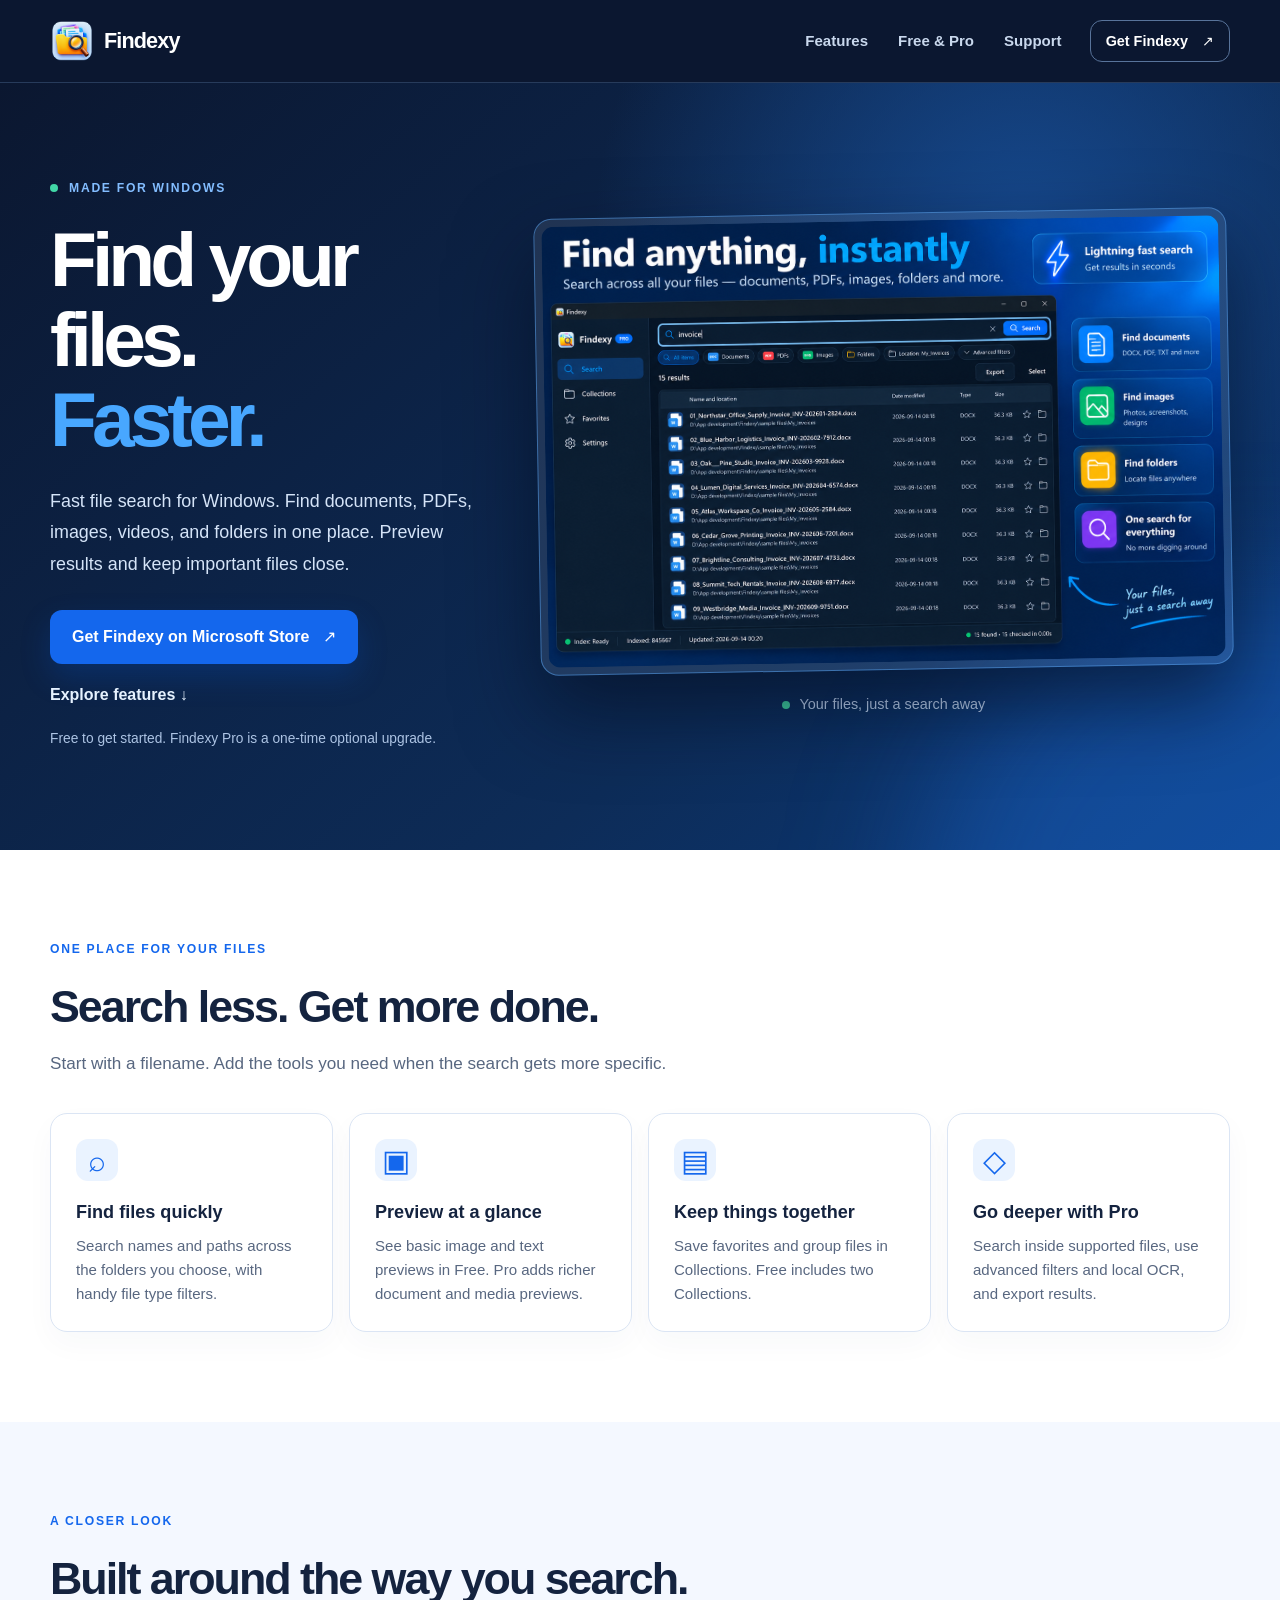
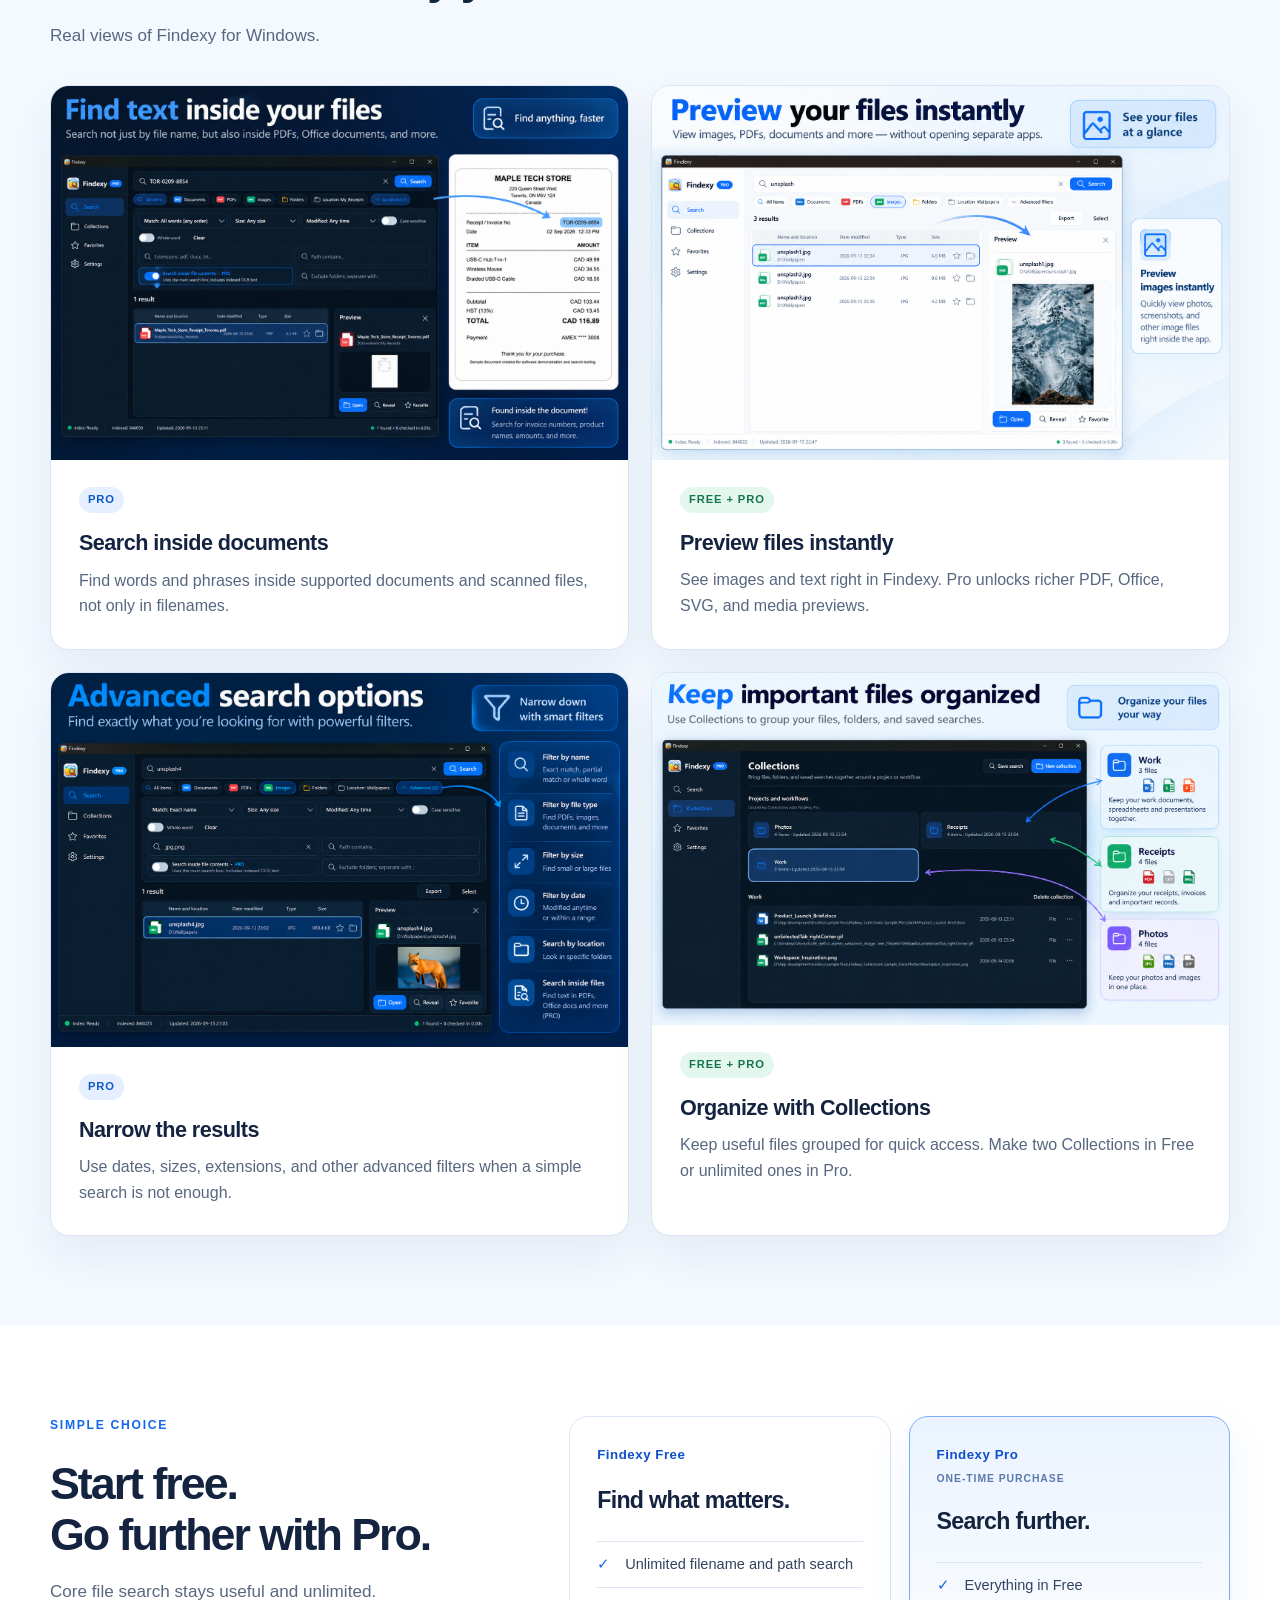
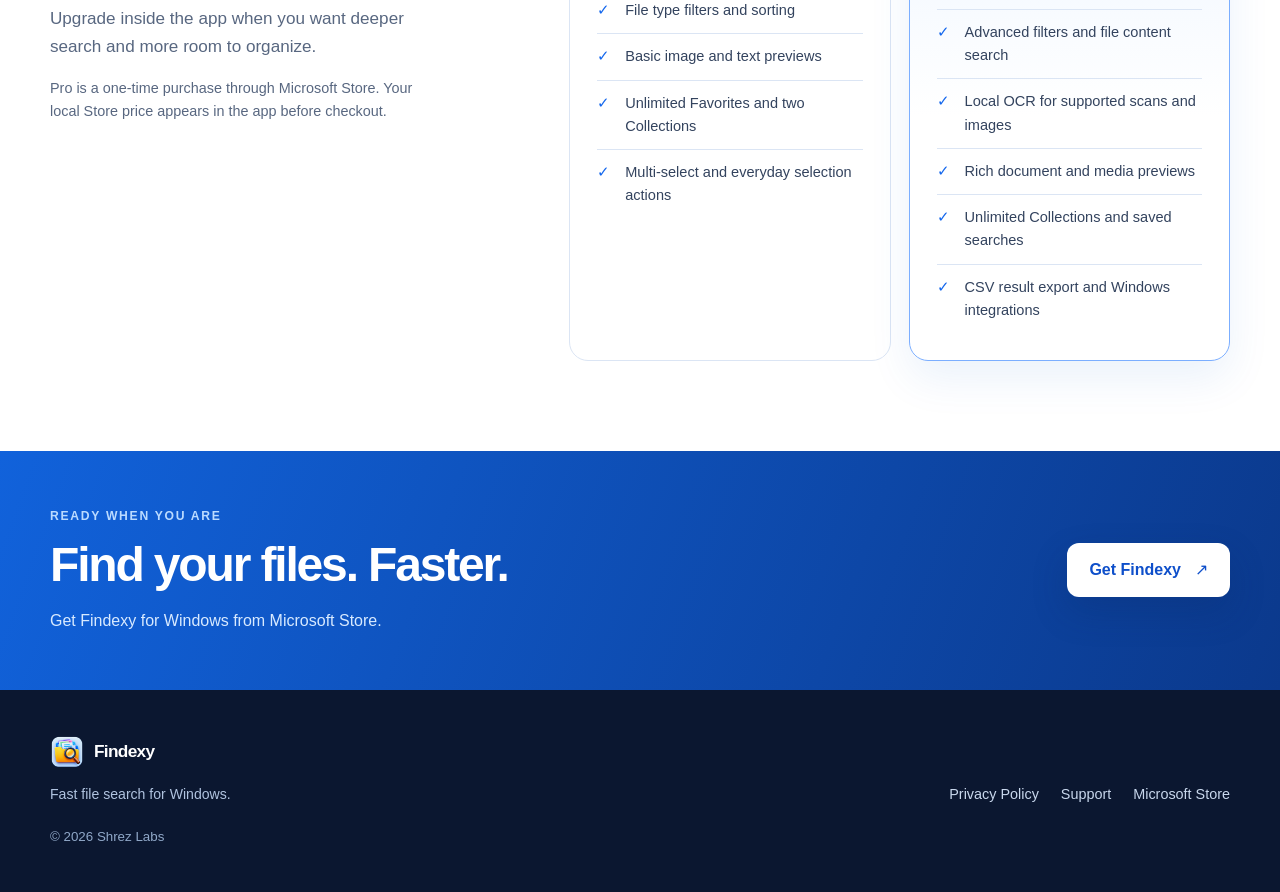
==== index.html @ 7c3f3c29 "Launch Findexy landing page" ====
<!doctype html>
<html lang="en">
<head>
  <meta charset="utf-8">
  <meta name="viewport" content="width=device-width, initial-scale=1">
  <meta name="theme-color" content="#0b1730">
  <meta name="description" content="Findexy is a fast file search app for Windows. Find files and folders, preview results, organize collections, and unlock document search with Findexy Pro.">
  <meta property="og:type" content="website">
  <meta property="og:title" content="Findexy — Fast file search for Windows">
  <meta property="og:description" content="Find your files faster with Findexy for Windows. Search, preview, and organize in one place.">
  <meta property="og:image" content="https://shreyasrage5.github.io/findexy-site/images/general.png">
  <meta property="og:url" content="https://shreyasrage5.github.io/findexy-site/">
  <link rel="canonical" href="https://shreyasrage5.github.io/findexy-site/">
  <link rel="icon" type="image/png" href="images/logo.png">
  <link rel="stylesheet" href="style.css">
  <title>Findexy — Fast File Search &amp; Document Search for Windows</title>
</head>
<body>
  <a class="skip-link" href="#main">Skip to content</a>
  <header class="site-header">
    <div class="container header-inner">
      <a class="brand" href="index.html" aria-label="Findexy home">
        <img src="images/logo.png" width="44" height="44" alt="">
        <span>Findexy</span>
      </a>
      <nav class="top-nav" aria-label="Main navigation">
        <a href="#features">Features</a>
        <a href="#plans">Free &amp; Pro</a>
        <a href="support.html">Support</a>
      </nav>
      <a class="button button-small button-outline header-cta" href="https://apps.microsoft.com/store/detail/9NST54J4R5SC" target="_blank" rel="noopener noreferrer">Get Findexy <span aria-hidden="true">↗</span></a>
    </div>
  </header>

  <main id="main">
    <section class="hero">
      <div class="hero-glow" aria-hidden="true"></div>
      <div class="container hero-content">
        <div class="hero-copy">
          <p class="eyebrow"><span class="eyebrow-dot"></span> MADE FOR WINDOWS</p>
          <h1>Find your files.<br><span>Faster.</span></h1>
          <p class="hero-lede">Fast file search for Windows. Find documents, PDFs, images, videos, and folders in one place. Preview results and keep important files close.</p>
          <div class="hero-actions">
            <a class="button button-primary" href="https://apps.microsoft.com/store/detail/9NST54J4R5SC" target="_blank" rel="noopener noreferrer">Get Findexy on Microsoft Store <span aria-hidden="true">↗</span></a>
            <a class="text-link" href="#features">Explore features <span aria-hidden="true">↓</span></a>
          </div>
          <p class="hero-note">Free to get started. Findexy Pro is a one-time optional upgrade.</p>
        </div>
        <div class="hero-visual">
          <div class="hero-image-frame">
            <img src="images/general.png" width="1555" height="1012" alt="Findexy search results showing documents, PDFs, images, folders, and a location filter" fetchpriority="high">
          </div>
          <div class="image-caption"><span class="status-dot"></span> Your files, just a search away</div>
        </div>
      </div>
    </section>

    <section class="section intro-section" id="features">
      <div class="container">
        <div class="section-heading">
          <p class="eyebrow eyebrow-blue">ONE PLACE FOR YOUR FILES</p>
          <h2>Search less. Get more done.</h2>
          <p>Start with a filename. Add the tools you need when the search gets more specific.</p>
        </div>
        <div class="feature-grid">
          <article class="feature-card">
            <div class="feature-symbol" aria-hidden="true">⌕</div>
            <h3>Find files quickly</h3>
            <p>Search names and paths across the folders you choose, with handy file type filters.</p>
          </article>
          <article class="feature-card">
            <div class="feature-symbol" aria-hidden="true">▣</div>
            <h3>Preview at a glance</h3>
            <p>See basic image and text previews in Free. Pro adds richer document and media previews.</p>
          </article>
          <article class="feature-card">
            <div class="feature-symbol" aria-hidden="true">▤</div>
            <h3>Keep things together</h3>
            <p>Save favorites and group files in Collections. Free includes two Collections.</p>
          </article>
          <article class="feature-card">
            <div class="feature-symbol" aria-hidden="true">◇</div>
            <h3>Go deeper with Pro</h3>
            <p>Search inside supported files, use advanced filters and local OCR, and export results.</p>
          </article>
        </div>
      </div>
    </section>

    <section class="section showcase-section" aria-labelledby="showcase-heading">
      <div class="container">
        <div class="section-heading">
          <p class="eyebrow eyebrow-blue">A CLOSER LOOK</p>
          <h2 id="showcase-heading">Built around the way you search.</h2>
          <p>Real views of Findexy for Windows.</p>
        </div>
        <div class="showcase-grid">
          <article class="showcase-card">
            <img src="images/ocr-search.png" width="1558" height="1010" loading="lazy" alt="Findexy Pro finds an invoice number inside a PDF document">
            <div class="showcase-copy"><span class="tier-pill">PRO</span><h3>Search inside documents</h3><p>Find words and phrases inside supported documents and scanned files, not only in filenames.</p></div>
          </article>
          <article class="showcase-card">
            <img src="images/image-preview.png" width="1559" height="1009" loading="lazy" alt="Findexy image search with a selected photo shown in the preview pane">
            <div class="showcase-copy"><span class="tier-pill tier-pill-free">FREE + PRO</span><h3>Preview files instantly</h3><p>See images and text right in Findexy. Pro unlocks richer PDF, Office, SVG, and media previews.</p></div>
          </article>
          <article class="showcase-card">
            <img src="images/advanced-search.png" width="1558" height="1009" loading="lazy" alt="Findexy Pro advanced search panel with filters for match type, size, date, extension, and location">
            <div class="showcase-copy"><span class="tier-pill">PRO</span><h3>Narrow the results</h3><p>Use dates, sizes, extensions, and other advanced filters when a simple search is not enough.</p></div>
          </article>
          <article class="showcase-card">
            <img src="images/collections.png" width="1606" height="979" loading="lazy" alt="Findexy Collections grouping files into Photos, Receipts, and Work">
            <div class="showcase-copy"><span class="tier-pill tier-pill-free">FREE + PRO</span><h3>Organize with Collections</h3><p>Keep useful files grouped for quick access. Make two Collections in Free or unlimited ones in Pro.</p></div>
          </article>
        </div>
      </div>
    </section>

    <section class="section plans-section" id="plans">
      <div class="container plans-layout">
        <div class="plans-intro">
          <p class="eyebrow eyebrow-blue">SIMPLE CHOICE</p>
          <h2>Start free.<br>Go further with Pro.</h2>
          <p>Core file search stays useful and unlimited. Upgrade inside the app when you want deeper search and more room to organize.</p>
          <p class="small-note">Pro is a one-time purchase through Microsoft Store. Your local Store price appears in the app before checkout.</p>
        </div>
        <div class="plan-cards">
          <article class="plan-card">
            <p class="plan-name">Findexy Free</p>
            <h3>Find what matters.</h3>
            <ul>
              <li>Unlimited filename and path search</li>
              <li>File type filters and sorting</li>
              <li>Basic image and text previews</li>
              <li>Unlimited Favorites and two Collections</li>
              <li>Multi-select and everyday selection actions</li>
            </ul>
          </article>
          <article class="plan-card plan-card-pro">
            <p class="plan-name">Findexy Pro <span>ONE-TIME PURCHASE</span></p>
            <h3>Search further.</h3>
            <ul>
              <li>Everything in Free</li>
              <li>Advanced filters and file content search</li>
              <li>Local OCR for supported scans and images</li>
              <li>Rich document and media previews</li>
              <li>Unlimited Collections and saved searches</li>
              <li>CSV result export and Windows integrations</li>
            </ul>
          </article>
        </div>
      </div>
    </section>

    <section class="download-section">
      <div class="container download-inner">
        <div><p class="eyebrow">READY WHEN YOU ARE</p><h2>Find your files. Faster.</h2><p>Get Findexy for Windows from Microsoft Store.</p></div>
        <a class="button button-light" href="https://apps.microsoft.com/store/detail/9NST54J4R5SC" target="_blank" rel="noopener noreferrer">Get Findexy <span aria-hidden="true">↗</span></a>
      </div>
    </section>
  </main>

  <footer class="site-footer">
    <div class="container footer-inner">
      <div><a class="brand footer-brand" href="index.html"><img src="images/logo.png" width="34" height="34" alt=""><span>Findexy</span></a><p>Fast file search for Windows.</p></div>
      <nav aria-label="Footer navigation"><a href="privacy.html">Privacy Policy</a><a href="support.html">Support</a><a href="https://apps.microsoft.com/store/detail/9NST54J4R5SC" target="_blank" rel="noopener noreferrer">Microsoft Store</a></nav>
      <small>© 2026 Shrez Labs</small>
    </div>
  </footer>
</body>
</html>
---- style.css ----
:root{color-scheme:light;--navy:#0b1730;--ink:#14233f;--muted:#586780;--blue:#1467ed;--blue-dark:#0e4fca;--pale:#f4f8ff;--line:#dbe5f4;--white:#fff;font-family:Inter,"Segoe UI",Arial,sans-serif;font-synthesis:none}
*,*::before,*::after{box-sizing:border-box}
html{scroll-behavior:smooth}
body{margin:0;color:var(--ink);background:var(--white);line-height:1.6}
a{color:inherit}
img{max-width:100%;height:auto;display:block}
.container{width:min(1180px,calc(100% - 48px));margin-inline:auto}
.skip-link{position:absolute;top:-100px;left:16px;z-index:10;background:white;color:var(--ink);padding:10px 16px;border-radius:8px}
.skip-link:focus{top:12px}
:focus-visible{outline:3px solid #69aeff;outline-offset:3px}
.site-header{background:var(--navy);color:#e9f2ff;border-bottom:1px solid #273b5b}
.header-inner{min-height:82px;display:flex;align-items:center;gap:28px}
.brand{display:inline-flex;align-items:center;gap:10px;text-decoration:none;color:white;font-size:1.35rem;font-weight:800;letter-spacing:-.04em;white-space:nowrap}
.brand img{border-radius:10px}
.top-nav{display:flex;align-items:center;gap:30px;margin-left:auto;font-size:.94rem;font-weight:600}
.top-nav a,.site-footer nav a{text-decoration:none;color:#c9d8ed}
.top-nav a:hover,.site-footer nav a:hover{color:white}
.button{display:inline-flex;align-items:center;justify-content:center;gap:14px;min-height:54px;padding:13px 22px;border-radius:12px;font-weight:750;text-decoration:none;line-height:1.25;text-align:center;transition:transform .18s,background .18s,box-shadow .18s}
.button:hover{transform:translateY(-2px)}
.button-small{min-height:42px;padding:9px 15px;font-size:.9rem}
.button-outline{border:1px solid #58739a;color:white;white-space:nowrap}
.button-outline:hover{background:#183458}
.button-primary{background:var(--blue);color:white;box-shadow:0 13px 30px #0059e138}
.button-primary:hover{background:#3281f5}
.button-light{background:white;color:var(--blue-dark);box-shadow:0 15px 35px #082a6538}
.button-light:hover{background:#eaf3ff}
.hero{position:relative;overflow:hidden;background:radial-gradient(circle at 80% 20%,#16498e 0,transparent 36%),linear-gradient(140deg,#0b1730 0%,#0d2c58 66%,#0a3b7e 100%);color:white}
.hero-glow{position:absolute;width:700px;height:700px;right:-330px;bottom:-430px;border-radius:50%;background:#2377ea52;filter:blur(65px);pointer-events:none}
.hero-content{position:relative;display:grid;grid-template-columns:.78fr 1.22fr;align-items:center;gap:44px;padding-top:96px;padding-bottom:100px}
.eyebrow{margin:0 0 22px;color:#83bdff;letter-spacing:.14em;font-size:.76rem;font-weight:800}
.eyebrow-dot,.status-dot{display:inline-block;width:8px;height:8px;margin-right:6px;border-radius:50%;background:#42d7a7}
.hero h1{margin:0;font-size:clamp(3.25rem,6vw,5.35rem);line-height:1.04;letter-spacing:-.065em}
.hero h1 span{color:#48a7ff}
.hero-lede{max-width:510px;margin:26px 0 30px;color:#d5e4f8;font-size:1.12rem;line-height:1.75}
.hero-actions{display:flex;align-items:center;flex-wrap:wrap;gap:18px}
.text-link{color:#e6f2ff;text-decoration:none;font-weight:700}
.text-link:hover{text-decoration:underline}
.hero-note{margin:20px 0 0;color:#adc4e4;font-size:.86rem}
.hero-visual{min-width:0}
.hero-image-frame{padding:7px;border-radius:18px;border:1px solid #5194dd99;background:#ffffff15;box-shadow:0 35px 80px #030b1e99;transform:rotate(-1deg)}
.hero-image-frame img{width:100%;border-radius:12px}
.image-caption{margin:24px 0 0;color:#c4daf8;text-align:center;font-size:.9rem}
.section{padding:90px 0}
.section-heading{max-width:660px;margin-bottom:36px}
.section-heading h2,.plans-intro h2,.download-section h2,.page-heading h1{margin:0;line-height:1.15;letter-spacing:-.045em}
.section-heading h2,.plans-intro h2{font-size:clamp(2rem,3.5vw,3.2rem)}
.section-heading p:last-child,.plans-intro>p:not(.eyebrow){color:var(--muted);font-size:1.07rem}
.eyebrow-blue{color:var(--blue)}
.feature-grid{display:grid;grid-template-columns:repeat(4,1fr);gap:16px}
.feature-card{padding:25px;border:1px solid var(--line);border-radius:17px;background:#fff;box-shadow:0 12px 30px #13356908}
.feature-symbol{display:grid;place-items:center;width:42px;height:42px;border-radius:12px;background:#eaf3ff;color:var(--blue);font-size:1.9rem;font-weight:500;line-height:1}
.feature-card h3{font-size:1.13rem;line-height:1.3;margin:20px 0 9px}
.feature-card p{margin:0;color:var(--muted);font-size:.94rem}
.showcase-section{background:var(--pale)}
.showcase-grid{display:grid;grid-template-columns:repeat(2,1fr);gap:22px}
.showcase-card{overflow:hidden;border:1px solid var(--line);border-radius:19px;background:white;box-shadow:0 20px 40px #1a447011}
.showcase-card>img{width:100%;background:#dce9fa}
.showcase-copy{padding:25px 28px 30px}
.tier-pill{display:inline-block;background:#e5efff;color:#0d59c8;padding:4px 9px;border-radius:999px;font-size:.7rem;font-weight:850;letter-spacing:.08em}
.tier-pill-free{background:#e4f7ee;color:#147450}
.showcase-copy h3{margin:13px 0 7px;font-size:1.35rem;letter-spacing:-.025em}
.showcase-copy p{margin:0;color:var(--muted)}
.plans-layout{display:grid;grid-template-columns:.82fr 1.18fr;gap:60px;align-items:start}
.plans-intro{position:sticky;top:35px}
.plans-intro>p{max-width:390px}
.plans-intro .small-note{font-size:.9rem!important}
.plan-cards{display:grid;grid-template-columns:repeat(2,1fr);gap:18px}
.plan-card{border:1px solid var(--line);border-radius:19px;padding:27px;background:white}
.plan-card-pro{border-color:#7baeff;background:linear-gradient(180deg,#eaf3ff,#fff 55%);box-shadow:0 18px 44px #0e62d315}
.plan-name{margin:0 0 16px;color:var(--blue-dark);font-size:.83rem;font-weight:850;letter-spacing:.04em}
.plan-name span{display:block;margin-top:5px;color:#5c79ab;font-size:.65rem;letter-spacing:.09em}
.plan-card h3{margin:0 0 22px;font-size:1.45rem;letter-spacing:-.03em}
.plan-card ul{list-style:none;margin:0;padding:0}
.plan-card li{position:relative;padding:11px 0 11px 28px;border-top:1px solid var(--line);color:#33435e;font-size:.91rem}
.plan-card li::before{content:"✓";position:absolute;left:0;color:var(--blue);font-weight:850}
.download-section{padding:56px 0;background:linear-gradient(110deg,#1162db,#0b398c);color:white}
.download-inner{display:flex;align-items:center;justify-content:space-between;gap:25px}
.download-section .eyebrow{color:#bbdbff;margin-bottom:10px}
.download-section h2{font-size:clamp(2rem,4vw,3rem)}
.download-section p:last-child{margin-bottom:0;color:#d8eaff}
.site-footer{background:var(--navy);color:#b0c3df;padding:45px 0}
.footer-inner{display:grid;grid-template-columns:1fr auto;gap:20px;align-items:end}
.footer-inner>div>p{margin:7px 0 0;font-size:.88rem}
.footer-brand{font-size:1.08rem}
.site-footer nav{display:flex;gap:22px;flex-wrap:wrap;font-size:.9rem}
.footer-inner small{grid-column:1/-1;color:#90a8c8}
.subpage{min-height:calc(100vh - 260px);background:linear-gradient(#f1f7ff 0,#fff 280px);padding:70px 0 95px}
.page-container{width:min(820px,calc(100% - 48px));margin-inline:auto}
.page-heading{margin-bottom:35px}
.page-heading h1{font-size:clamp(2.4rem,5vw,3.6rem)}
.page-heading p:last-child{max-width:670px;color:var(--muted);font-size:1.08rem}
.article-card{background:white;border:1px solid var(--line);border-radius:20px;padding:clamp(24px,4vw,48px);box-shadow:0 18px 45px #1746760c}
.article-card h2{font-size:1.25rem;margin:32px 0 8px;line-height:1.3}
.article-card h2:first-child{margin-top:0}
.article-card p,.article-card li{color:#485a73}
.article-card ul{padding-left:22px}
.article-card a{color:var(--blue-dark);text-underline-offset:3px}
.info-box{background:#eff6ff;border-left:4px solid var(--blue);padding:16px 20px;border-radius:0 10px 10px 0;margin:25px 0}
.info-box p{margin:0}
.support-topics{display:grid;grid-template-columns:repeat(2,1fr);gap:15px;margin-top:25px}
.support-topic{border:1px solid var(--line);border-radius:12px;padding:16px}
.support-topic h3{margin:0 0 6px;font-size:1rem}
.support-topic p{margin:0;font-size:.92rem}
@media(max-width:1000px){.hero-content{grid-template-columns:1fr;gap:42px;padding-top:70px}.hero-copy{max-width:720px}.feature-grid{grid-template-columns:repeat(2,1fr)}.plans-layout{grid-template-columns:1fr;gap:30px}.plans-intro{position:static}.plans-intro>p{max-width:720px}}
@media(max-width:680px){.container,.page-container{width:min(100% - 32px,1180px)}.header-inner{min-height:70px;gap:14px}.brand{font-size:1.12rem}.brand img{width:36px;height:36px}.top-nav{gap:13px;margin-left:auto;font-size:.8rem}.top-nav a[href="#plans"],.header-cta{display:none}.hero-content{padding-top:58px;padding-bottom:70px}.hero h1{font-size:3.35rem}.hero-lede{font-size:1rem}.hero-actions{align-items:flex-start;flex-direction:column}.hero-image-frame{transform:none}.section{padding:64px 0}.feature-grid,.showcase-grid,.plan-cards,.support-topics{grid-template-columns:1fr}.feature-card{padding:20px}.showcase-copy{padding:21px}.download-inner{align-items:flex-start;flex-direction:column}.footer-inner{grid-template-columns:1fr}.footer-inner small{grid-column:1}.site-footer nav{gap:14px}.subpage{padding:55px 0 70px}}
@media(prefers-reduced-motion:reduce){html{scroll-behavior:auto}.button{transition:none}.button:hover{transform:none}}
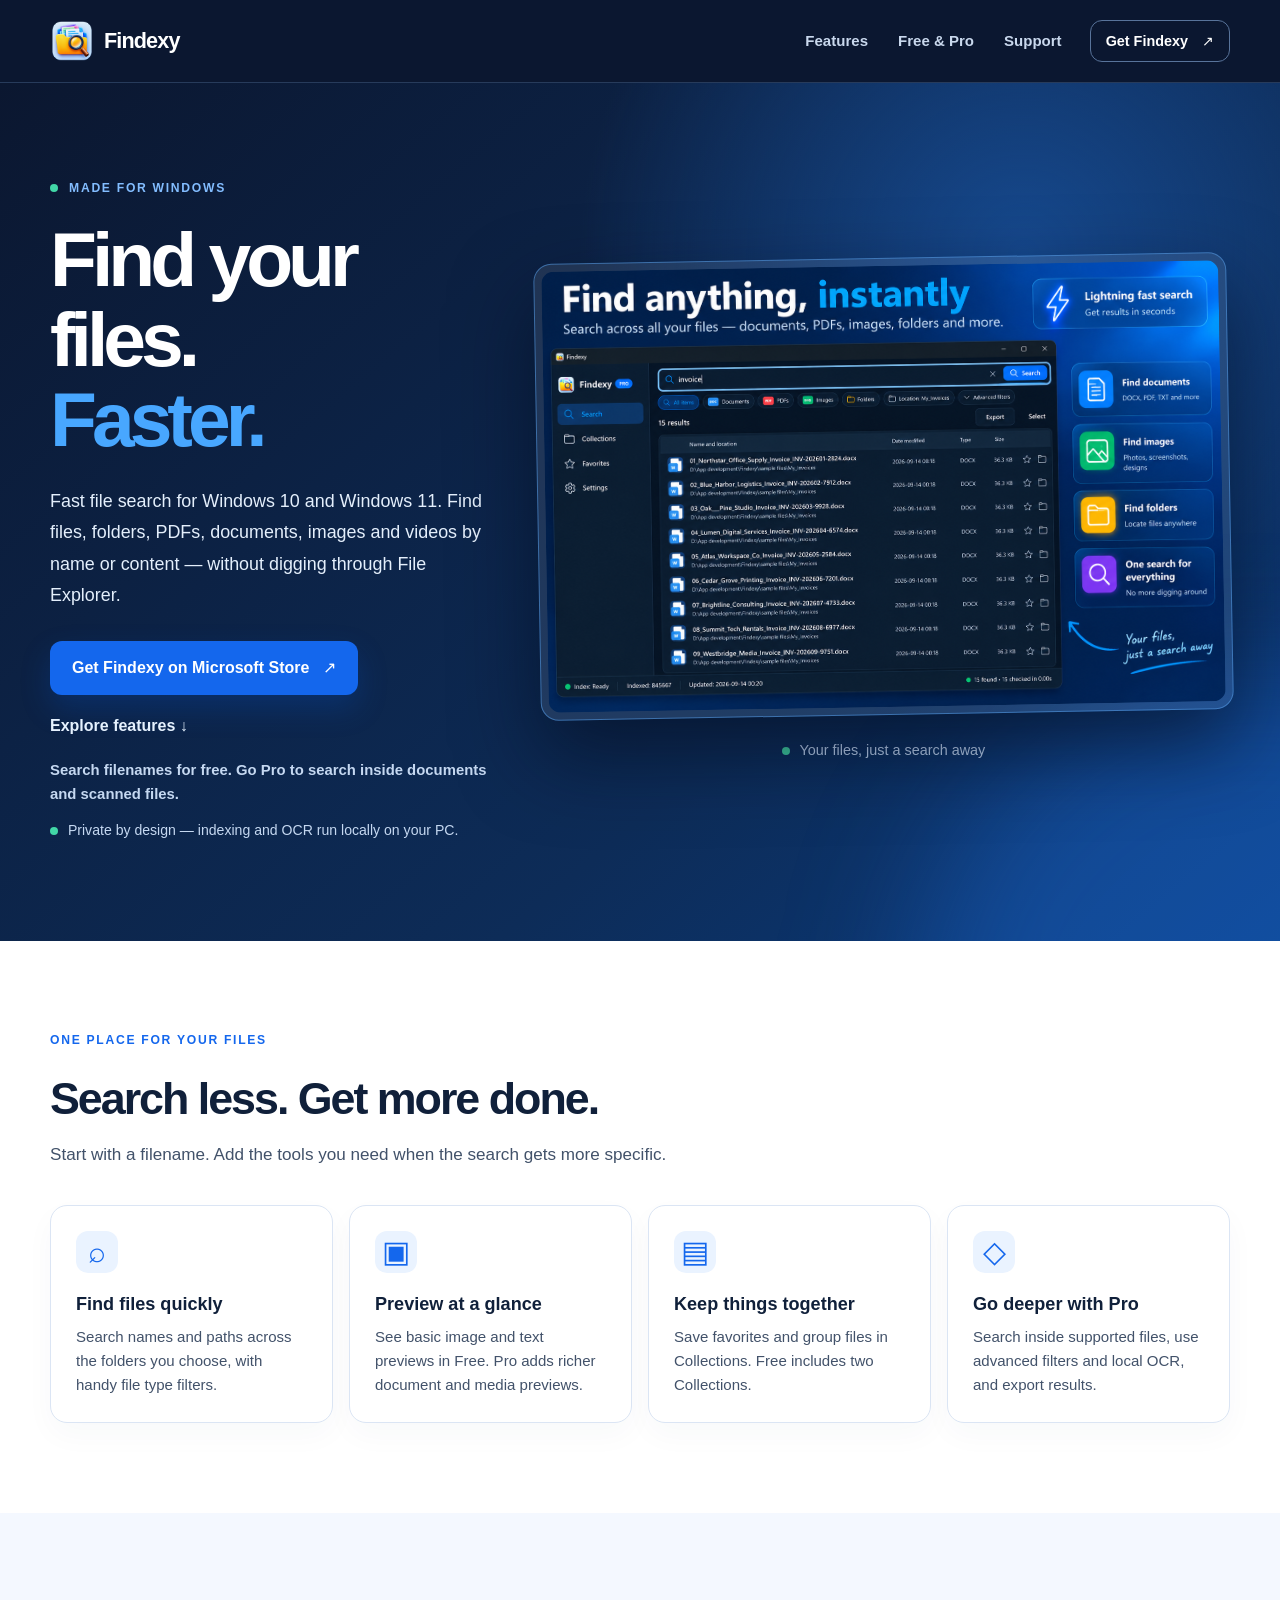
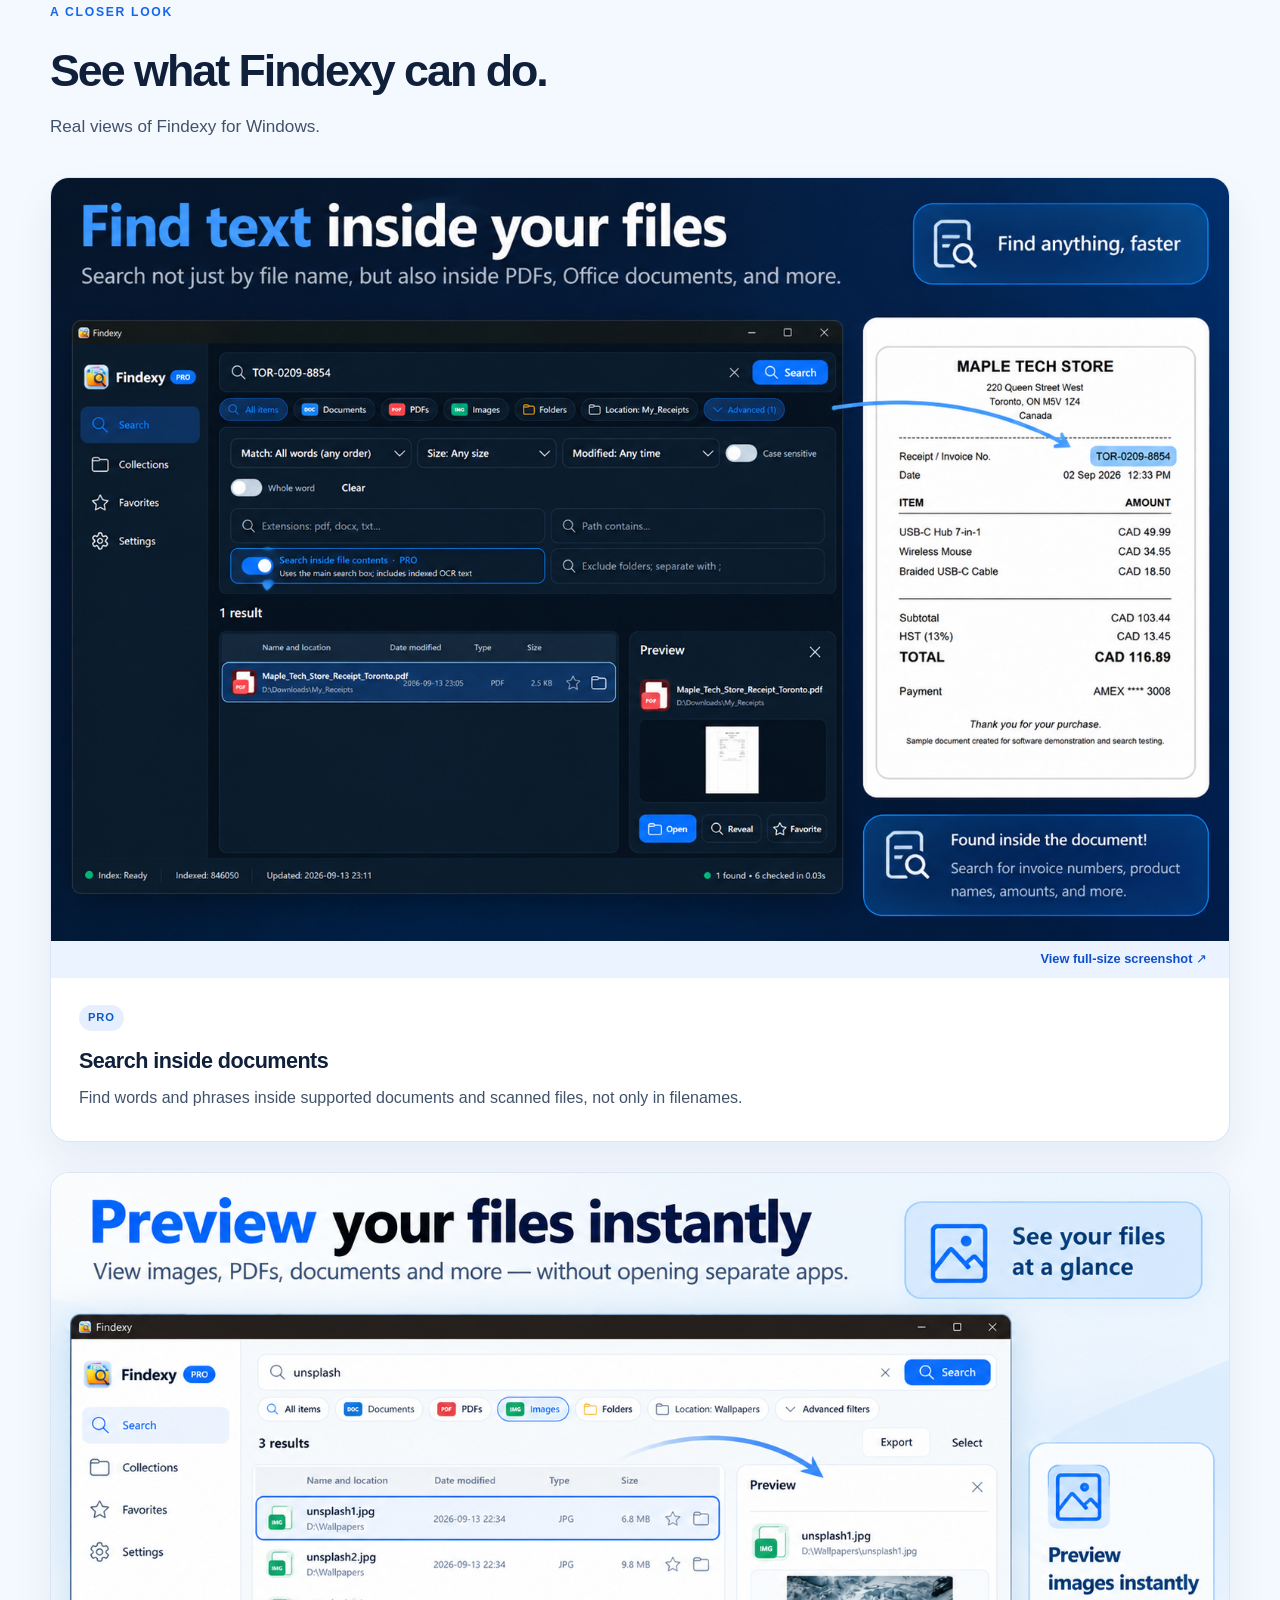
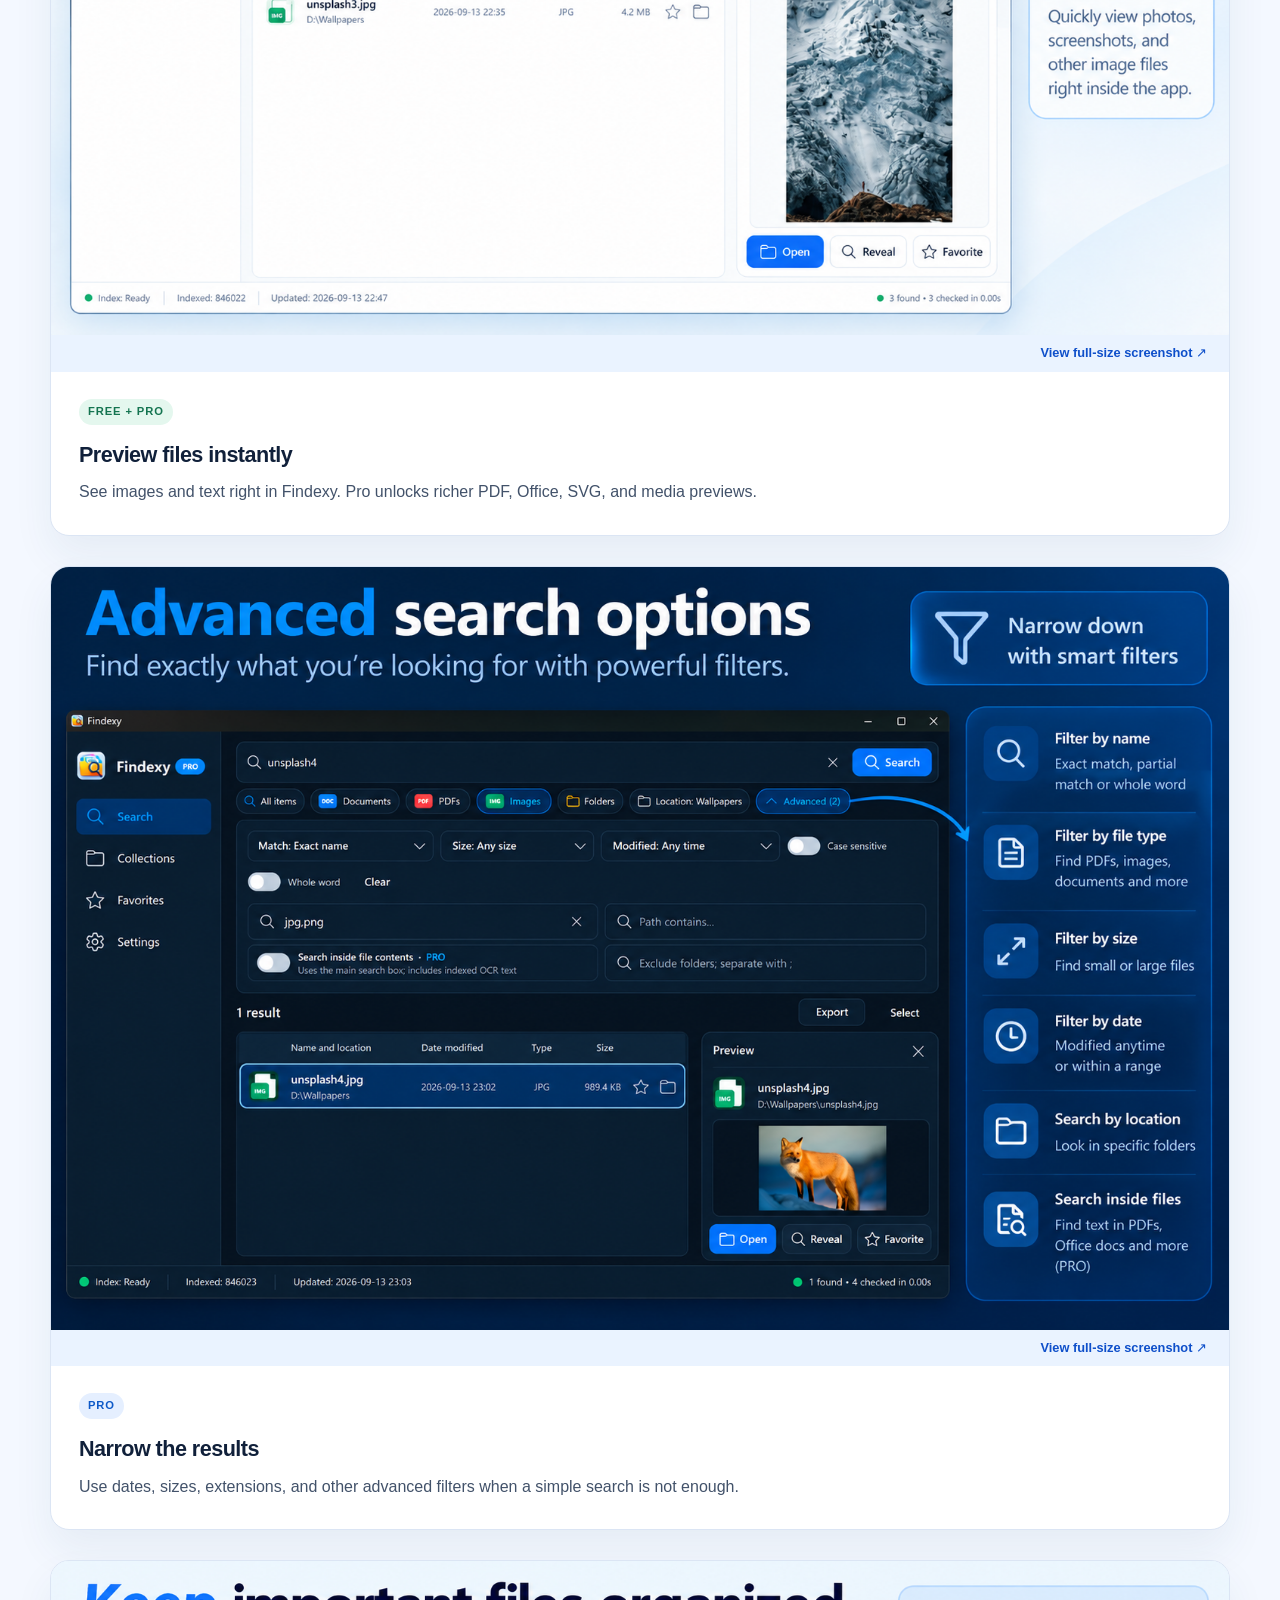
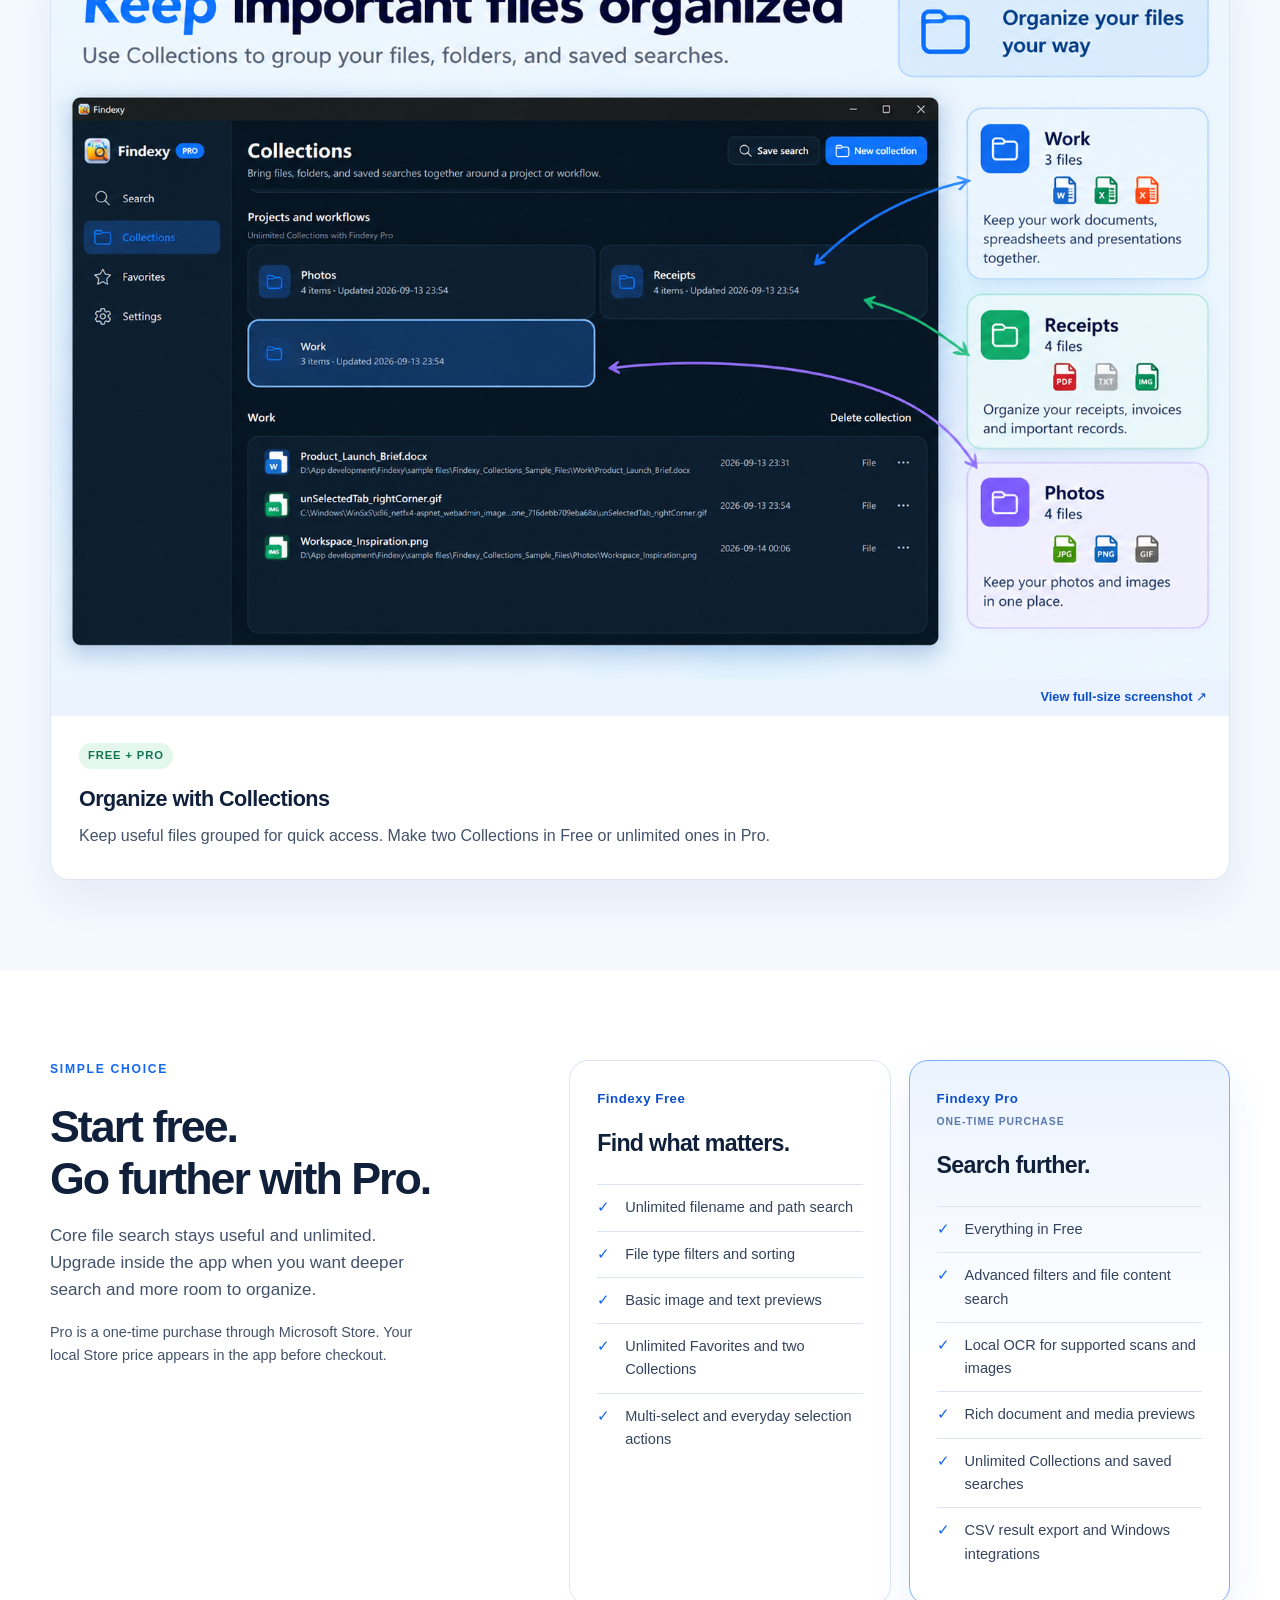
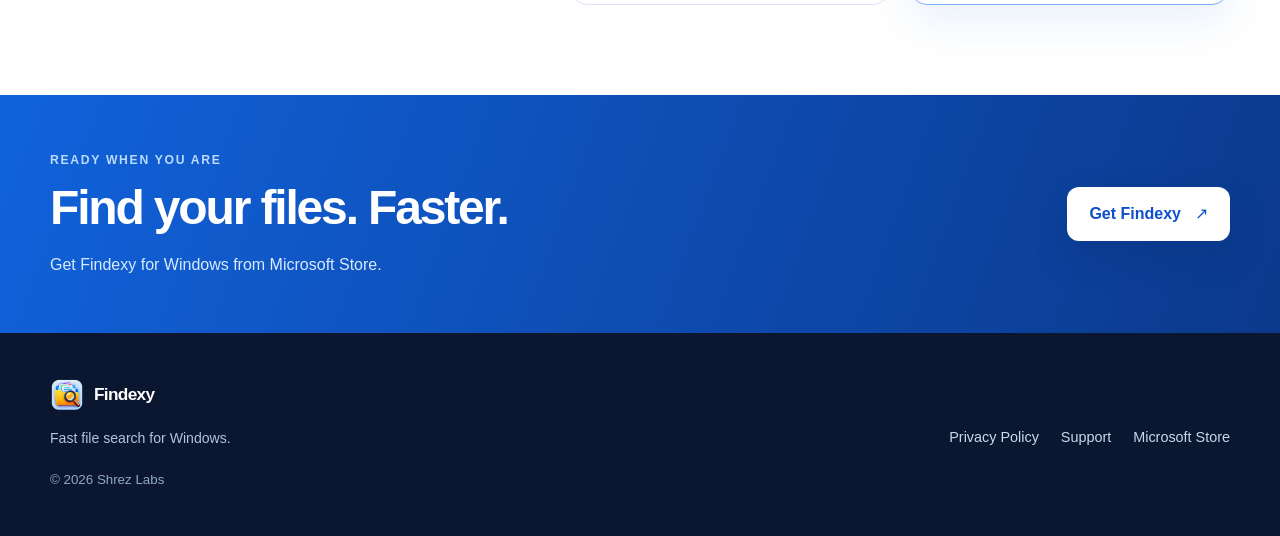
==== commit a9131c4f: "Improve Findexy landing page and search discovery" ====
--- a/index.html
+++ b/index.html
@@ -39,12 +39,13 @@
         <div class="hero-copy">
           <p class="eyebrow"><span class="eyebrow-dot"></span> MADE FOR WINDOWS</p>
           <h1>Find your files.<br><span>Faster.</span></h1>
-          <p class="hero-lede">Fast file search for Windows. Find documents, PDFs, images, videos, and folders in one place. Preview results and keep important files close.</p>
+          <p class="hero-lede">Fast file search for Windows 10 and Windows 11. Find files, folders, PDFs, documents, images and videos by name or content — without digging through File Explorer.</p>
           <div class="hero-actions">
             <a class="button button-primary" href="https://apps.microsoft.com/store/detail/9NST54J4R5SC" target="_blank" rel="noopener noreferrer">Get Findexy on Microsoft Store <span aria-hidden="true">↗</span></a>
             <a class="text-link" href="#features">Explore features <span aria-hidden="true">↓</span></a>
           </div>
-          <p class="hero-note">Free to get started. Findexy Pro is a one-time optional upgrade.</p>
+          <p class="hero-note">Search filenames for free. Go Pro to search inside documents and scanned files.</p>
+          <p class="hero-trust"><span class="status-dot" aria-hidden="true"></span> Private by design — indexing and OCR run locally on your PC.</p>
         </div>
         <div class="hero-visual">
           <div class="hero-image-frame">
@@ -91,24 +92,24 @@
       <div class="container">
         <div class="section-heading">
           <p class="eyebrow eyebrow-blue">A CLOSER LOOK</p>
-          <h2 id="showcase-heading">Built around the way you search.</h2>
+          <h2 id="showcase-heading">See what Findexy can do.</h2>
           <p>Real views of Findexy for Windows.</p>
         </div>
         <div class="showcase-grid">
           <article class="showcase-card">
-            <img src="images/ocr-search.png" width="1558" height="1010" loading="lazy" alt="Findexy Pro finds an invoice number inside a PDF document">
+            <a class="screenshot-link" href="images/ocr-search.png" target="_blank" rel="noopener noreferrer" aria-label="View full-size document search screenshot"><img src="images/ocr-search.png" width="1558" height="1010" loading="lazy" alt="Findexy Pro finds an invoice number inside a PDF document"><span>View full-size screenshot ↗</span></a>
             <div class="showcase-copy"><span class="tier-pill">PRO</span><h3>Search inside documents</h3><p>Find words and phrases inside supported documents and scanned files, not only in filenames.</p></div>
           </article>
           <article class="showcase-card">
-            <img src="images/image-preview.png" width="1559" height="1009" loading="lazy" alt="Findexy image search with a selected photo shown in the preview pane">
+            <a class="screenshot-link" href="images/image-preview.png" target="_blank" rel="noopener noreferrer" aria-label="View full-size image preview screenshot"><img src="images/image-preview.png" width="1559" height="1009" loading="lazy" alt="Findexy image search with a selected photo shown in the preview pane"><span>View full-size screenshot ↗</span></a>
             <div class="showcase-copy"><span class="tier-pill tier-pill-free">FREE + PRO</span><h3>Preview files instantly</h3><p>See images and text right in Findexy. Pro unlocks richer PDF, Office, SVG, and media previews.</p></div>
           </article>
           <article class="showcase-card">
-            <img src="images/advanced-search.png" width="1558" height="1009" loading="lazy" alt="Findexy Pro advanced search panel with filters for match type, size, date, extension, and location">
+            <a class="screenshot-link" href="images/advanced-search.png" target="_blank" rel="noopener noreferrer" aria-label="View full-size advanced search screenshot"><img src="images/advanced-search.png" width="1558" height="1009" loading="lazy" alt="Findexy Pro advanced search panel with filters for match type, size, date, extension, and location"><span>View full-size screenshot ↗</span></a>
             <div class="showcase-copy"><span class="tier-pill">PRO</span><h3>Narrow the results</h3><p>Use dates, sizes, extensions, and other advanced filters when a simple search is not enough.</p></div>
           </article>
           <article class="showcase-card">
-            <img src="images/collections.png" width="1606" height="979" loading="lazy" alt="Findexy Collections grouping files into Photos, Receipts, and Work">
+            <a class="screenshot-link" href="images/collections.png" target="_blank" rel="noopener noreferrer" aria-label="View full-size Collections screenshot"><img src="images/collections.png" width="1606" height="979" loading="lazy" alt="Findexy Collections grouping files into Photos, Receipts, and Work"><span>View full-size screenshot ↗</span></a>
             <div class="showcase-copy"><span class="tier-pill tier-pill-free">FREE + PRO</span><h3>Organize with Collections</h3><p>Keep useful files grouped for quick access. Make two Collections in Free or unlimited ones in Pro.</p></div>
           </article>
         </div>
--- a/style.css
+++ b/style.css
@@ -1,7 +1,7 @@
-:root{color-scheme:light;--navy:#0b1730;--ink:#14233f;--muted:#586780;--blue:#1467ed;--blue-dark:#0e4fca;--pale:#f4f8ff;--line:#dbe5f4;--white:#fff;font-family:Inter,"Segoe UI",Arial,sans-serif;font-synthesis:none}
+:root{color-scheme:light;--navy:#0b1730;--ink:#10203a;--muted:#42526a;--blue:#1467ed;--blue-dark:#0e4fca;--pale:#f4f8ff;--line:#dbe5f4;--white:#fff;font-family:"Segoe UI Variable","Segoe UI",Arial,sans-serif;font-synthesis:none}
 *,*::before,*::after{box-sizing:border-box}
 html{scroll-behavior:smooth}
-body{margin:0;color:var(--ink);background:var(--white);line-height:1.6}
+body{margin:0;color:var(--ink);background:var(--white);line-height:1.6;font-weight:400}
 a{color:inherit}
 img{max-width:100%;height:auto;display:block}
 .container{width:min(1180px,calc(100% - 48px));margin-inline:auto}
@@ -31,11 +31,12 @@
 .eyebrow-dot,.status-dot{display:inline-block;width:8px;height:8px;margin-right:6px;border-radius:50%;background:#42d7a7}
 .hero h1{margin:0;font-size:clamp(3.25rem,6vw,5.35rem);line-height:1.04;letter-spacing:-.065em}
 .hero h1 span{color:#48a7ff}
-.hero-lede{max-width:510px;margin:26px 0 30px;color:#d5e4f8;font-size:1.12rem;line-height:1.75}
+.hero-lede{max-width:510px;margin:26px 0 30px;color:#e4effc;font-size:1.12rem;line-height:1.75}
 .hero-actions{display:flex;align-items:center;flex-wrap:wrap;gap:18px}
 .text-link{color:#e6f2ff;text-decoration:none;font-weight:700}
 .text-link:hover{text-decoration:underline}
-.hero-note{margin:20px 0 0;color:#adc4e4;font-size:.86rem}
+.hero-note{margin:20px 0 0;color:#c5d8f1;font-size:.93rem;font-weight:600}
+.hero-trust{margin:12px 0 0;color:#c5d8f1;font-size:.88rem}
 .hero-visual{min-width:0}
 .hero-image-frame{padding:7px;border-radius:18px;border:1px solid #5194dd99;background:#ffffff15;box-shadow:0 35px 80px #030b1e99;transform:rotate(-1deg)}
 .hero-image-frame img{width:100%;border-radius:12px}
@@ -50,16 +51,19 @@
 .feature-card{padding:25px;border:1px solid var(--line);border-radius:17px;background:#fff;box-shadow:0 12px 30px #13356908}
 .feature-symbol{display:grid;place-items:center;width:42px;height:42px;border-radius:12px;background:#eaf3ff;color:var(--blue);font-size:1.9rem;font-weight:500;line-height:1}
 .feature-card h3{font-size:1.13rem;line-height:1.3;margin:20px 0 9px}
-.feature-card p{margin:0;color:var(--muted);font-size:.94rem}
+.feature-card p{margin:0;color:var(--muted);font-size:.94rem;font-weight:450}
 .showcase-section{background:var(--pale)}
-.showcase-grid{display:grid;grid-template-columns:repeat(2,1fr);gap:22px}
+.showcase-grid{display:grid;grid-template-columns:1fr;gap:30px}
 .showcase-card{overflow:hidden;border:1px solid var(--line);border-radius:19px;background:white;box-shadow:0 20px 40px #1a447011}
-.showcase-card>img{width:100%;background:#dce9fa}
+.screenshot-link{display:block;color:var(--blue-dark);text-decoration:none;background:#eaf3ff}
+.screenshot-link img{width:100%;background:#dce9fa}
+.screenshot-link span{display:block;padding:8px 22px;text-align:right;font-size:.8rem;font-weight:700}
+.screenshot-link:hover span{text-decoration:underline}
 .showcase-copy{padding:25px 28px 30px}
 .tier-pill{display:inline-block;background:#e5efff;color:#0d59c8;padding:4px 9px;border-radius:999px;font-size:.7rem;font-weight:850;letter-spacing:.08em}
 .tier-pill-free{background:#e4f7ee;color:#147450}
 .showcase-copy h3{margin:13px 0 7px;font-size:1.35rem;letter-spacing:-.025em}
-.showcase-copy p{margin:0;color:var(--muted)}
+.showcase-copy p{margin:0;color:var(--muted);font-weight:450}
 .plans-layout{display:grid;grid-template-columns:.82fr 1.18fr;gap:60px;align-items:start}
 .plans-intro{position:sticky;top:35px}
 .plans-intro>p{max-width:390px}
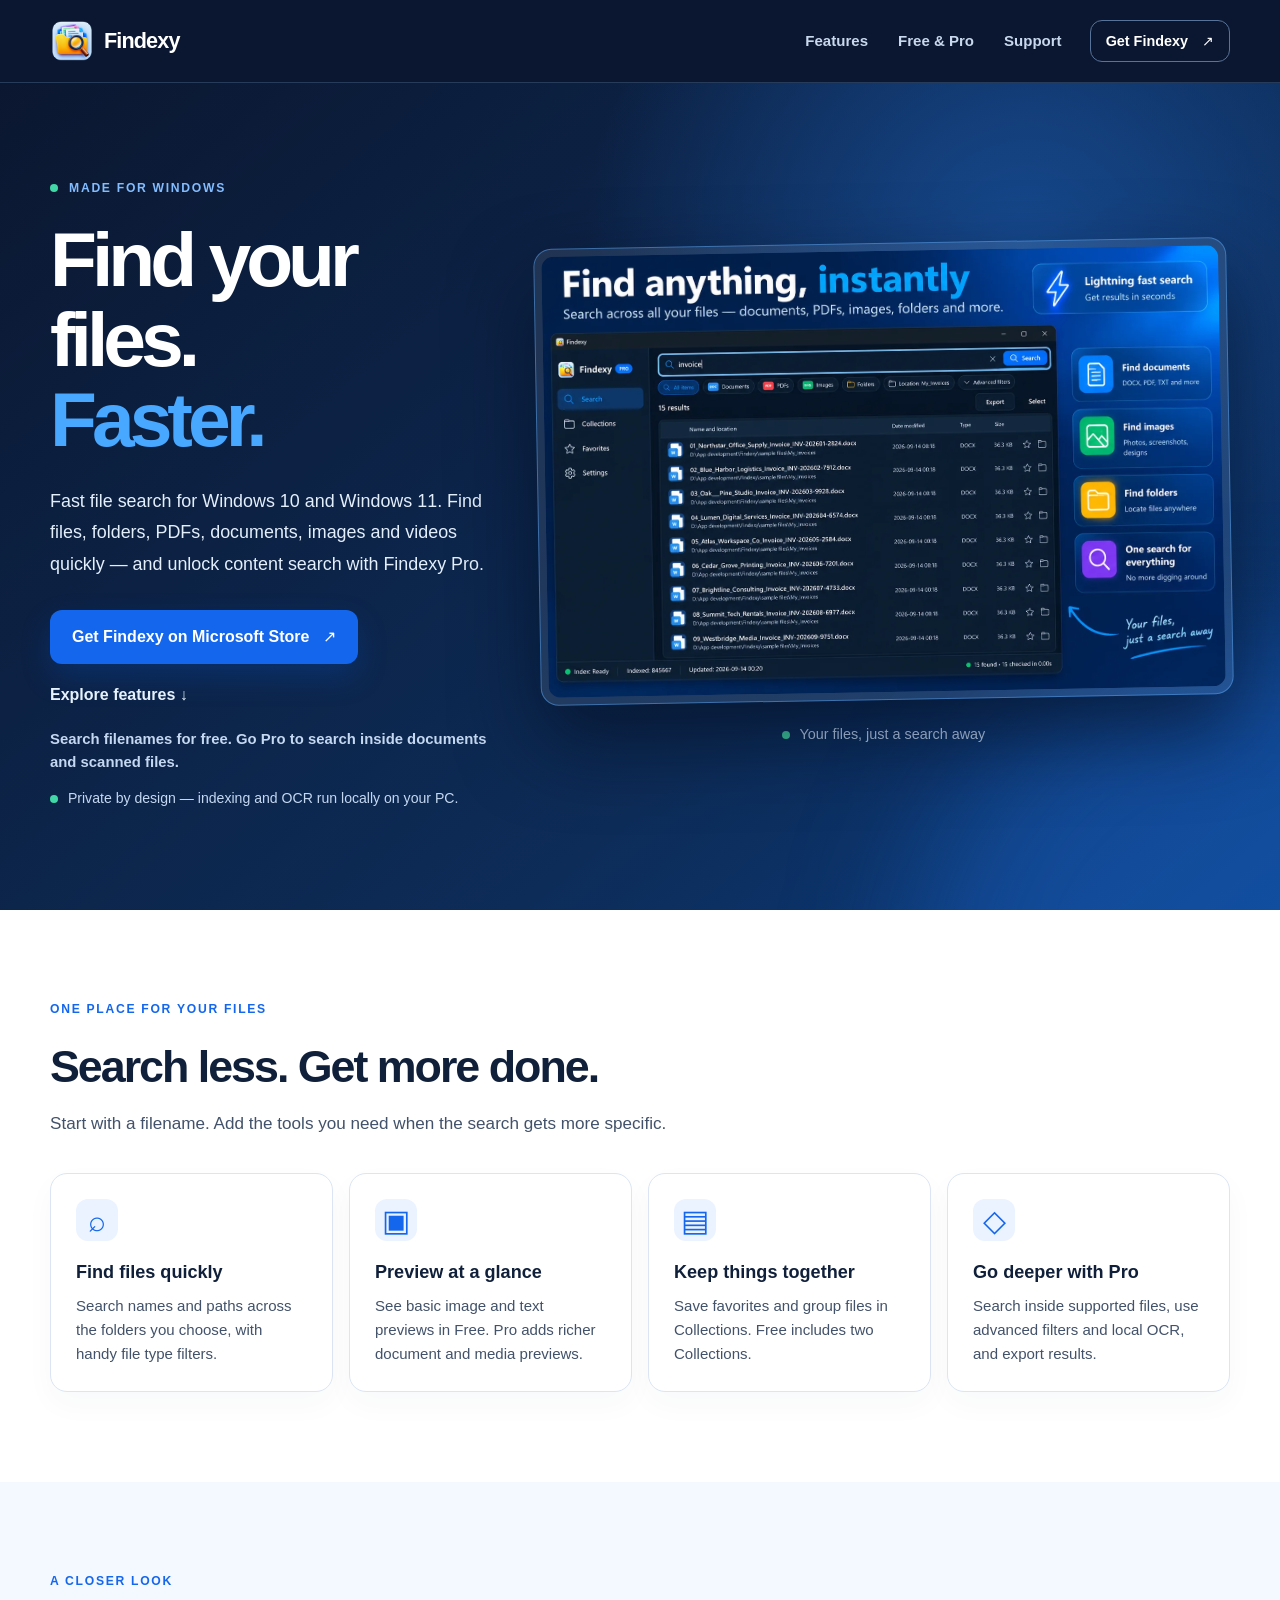
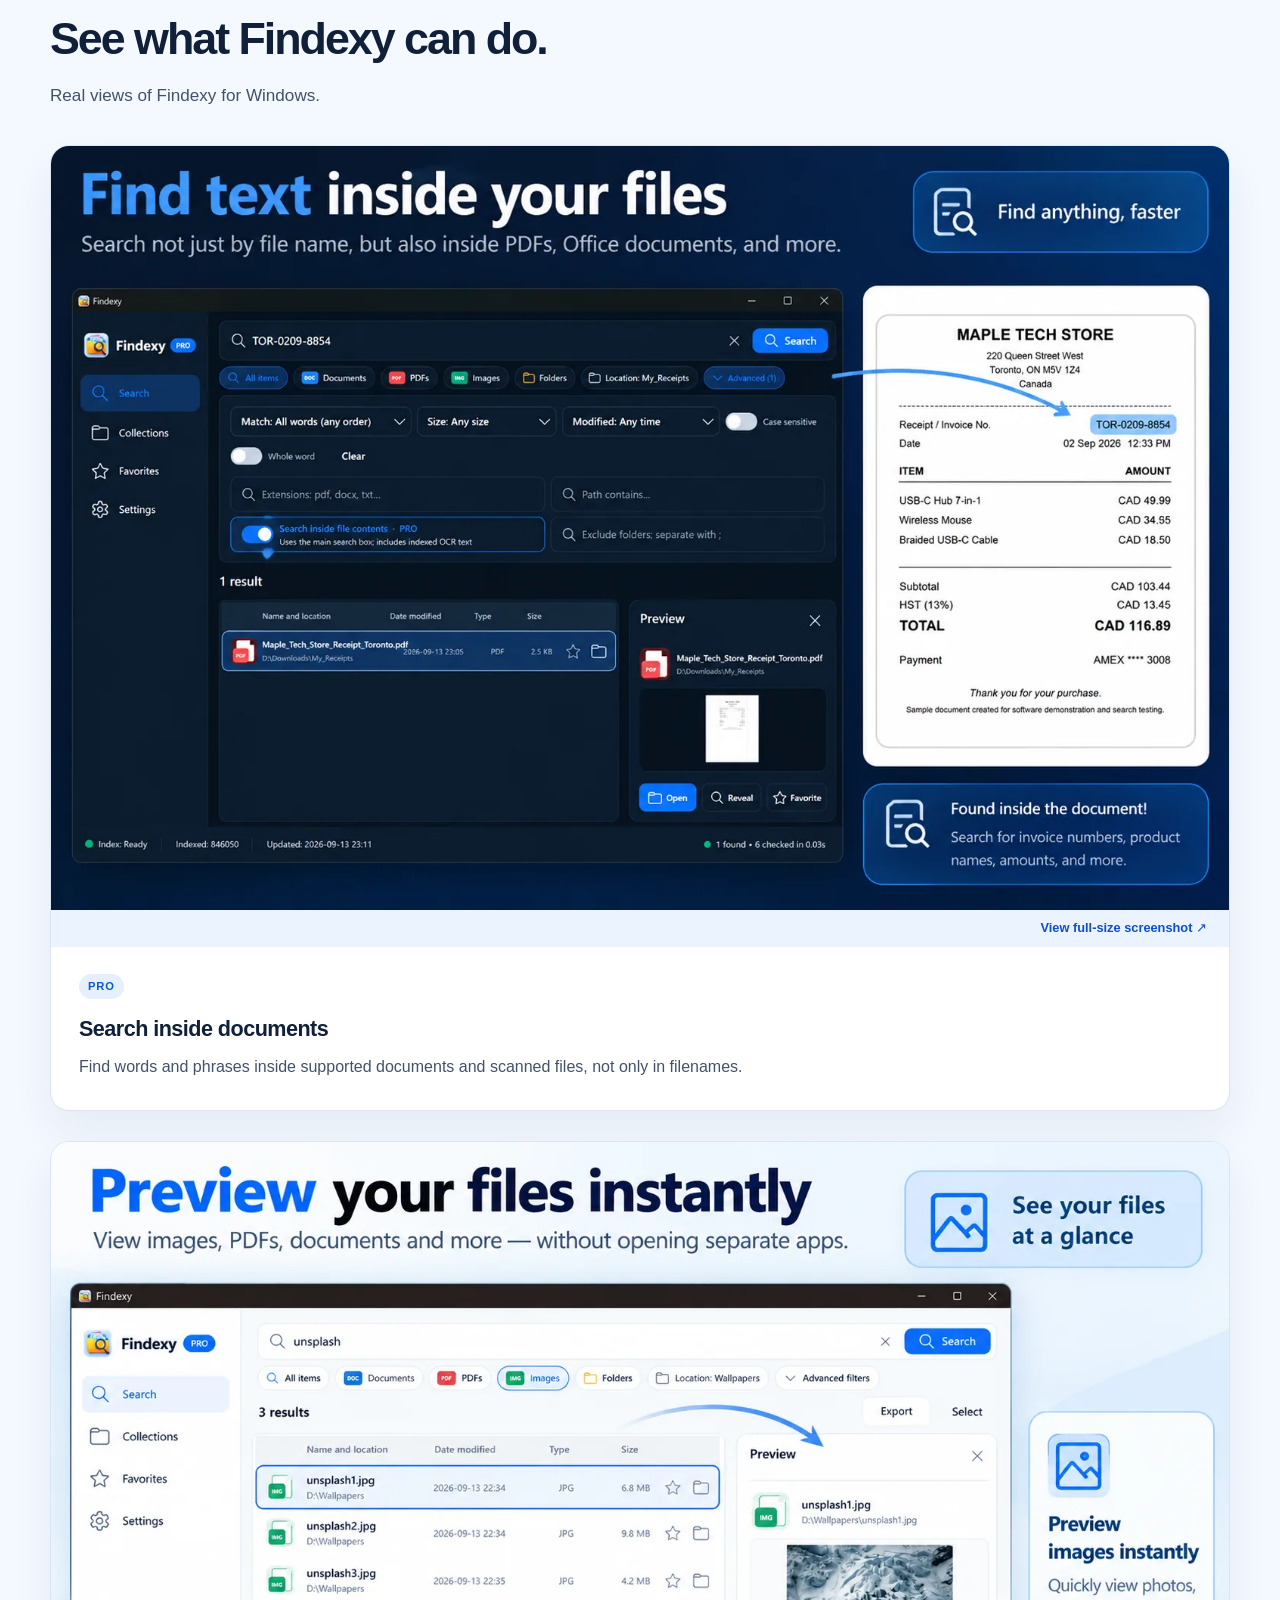
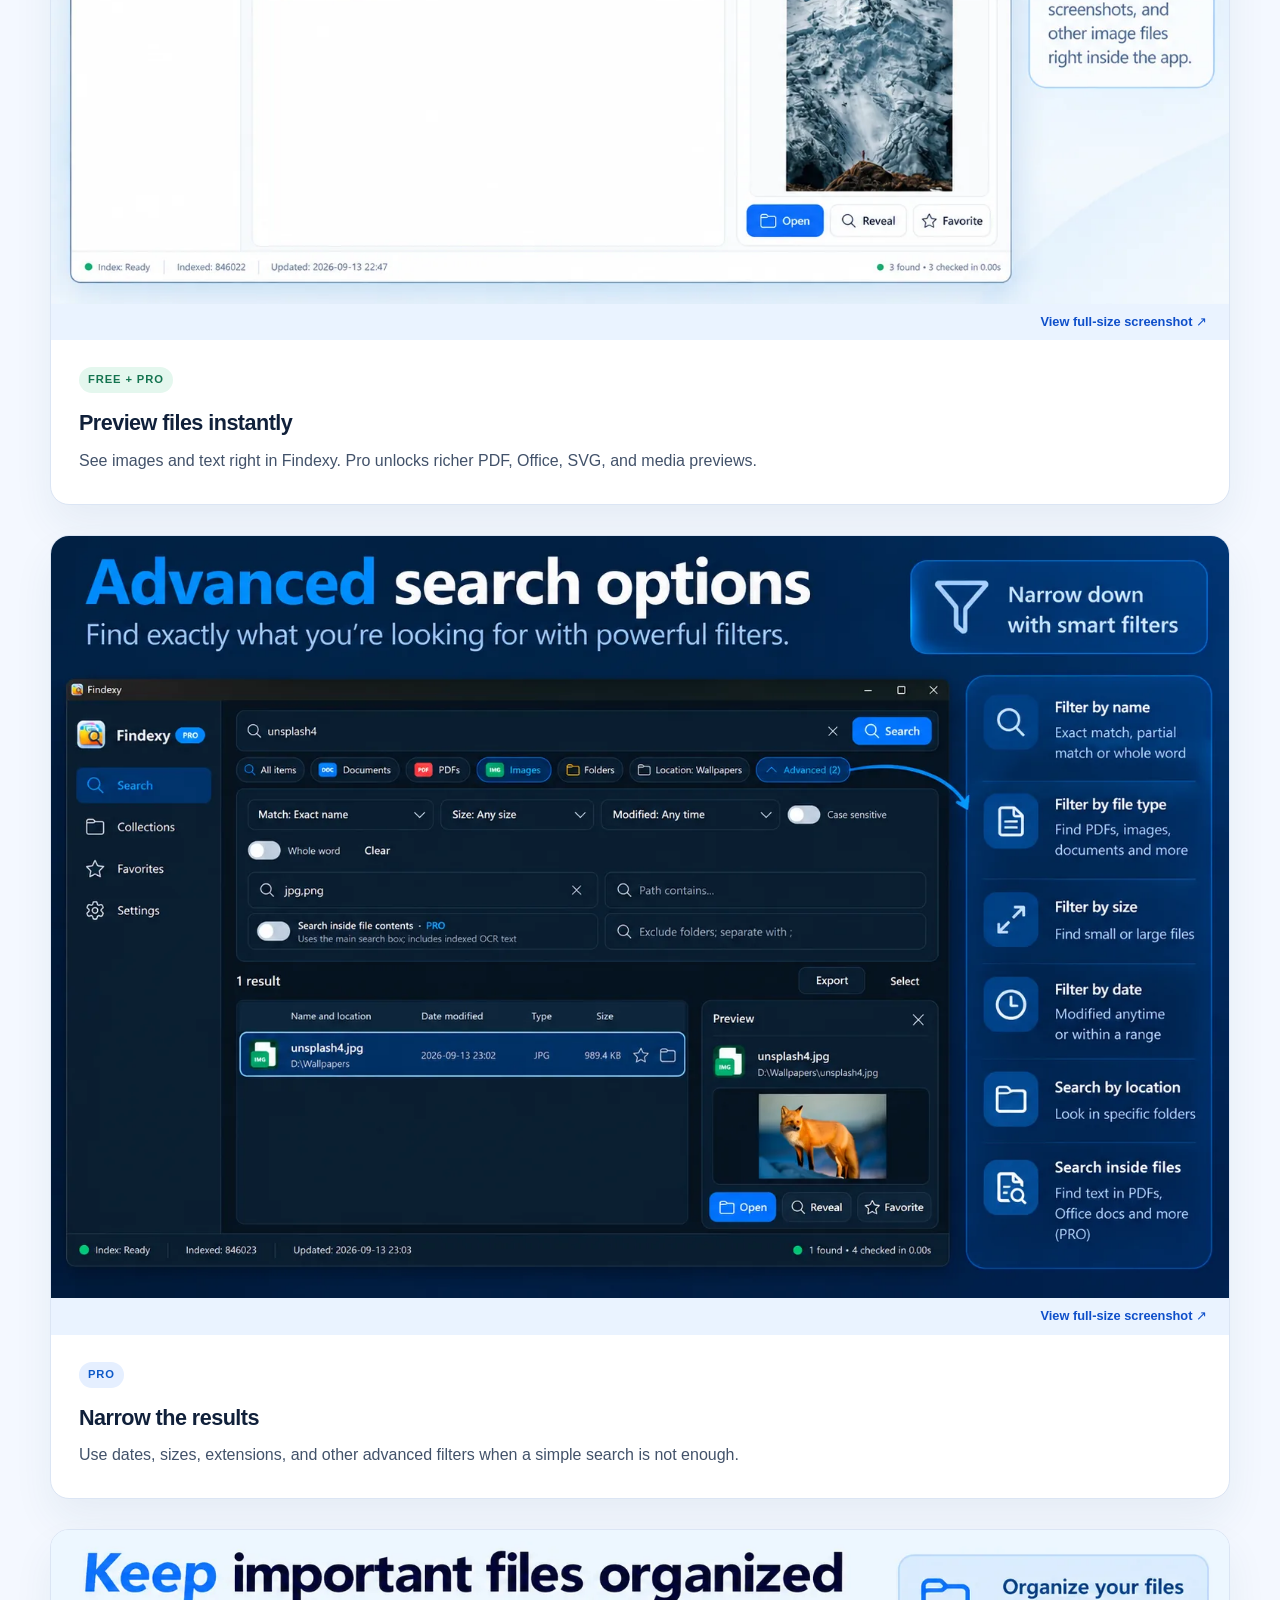
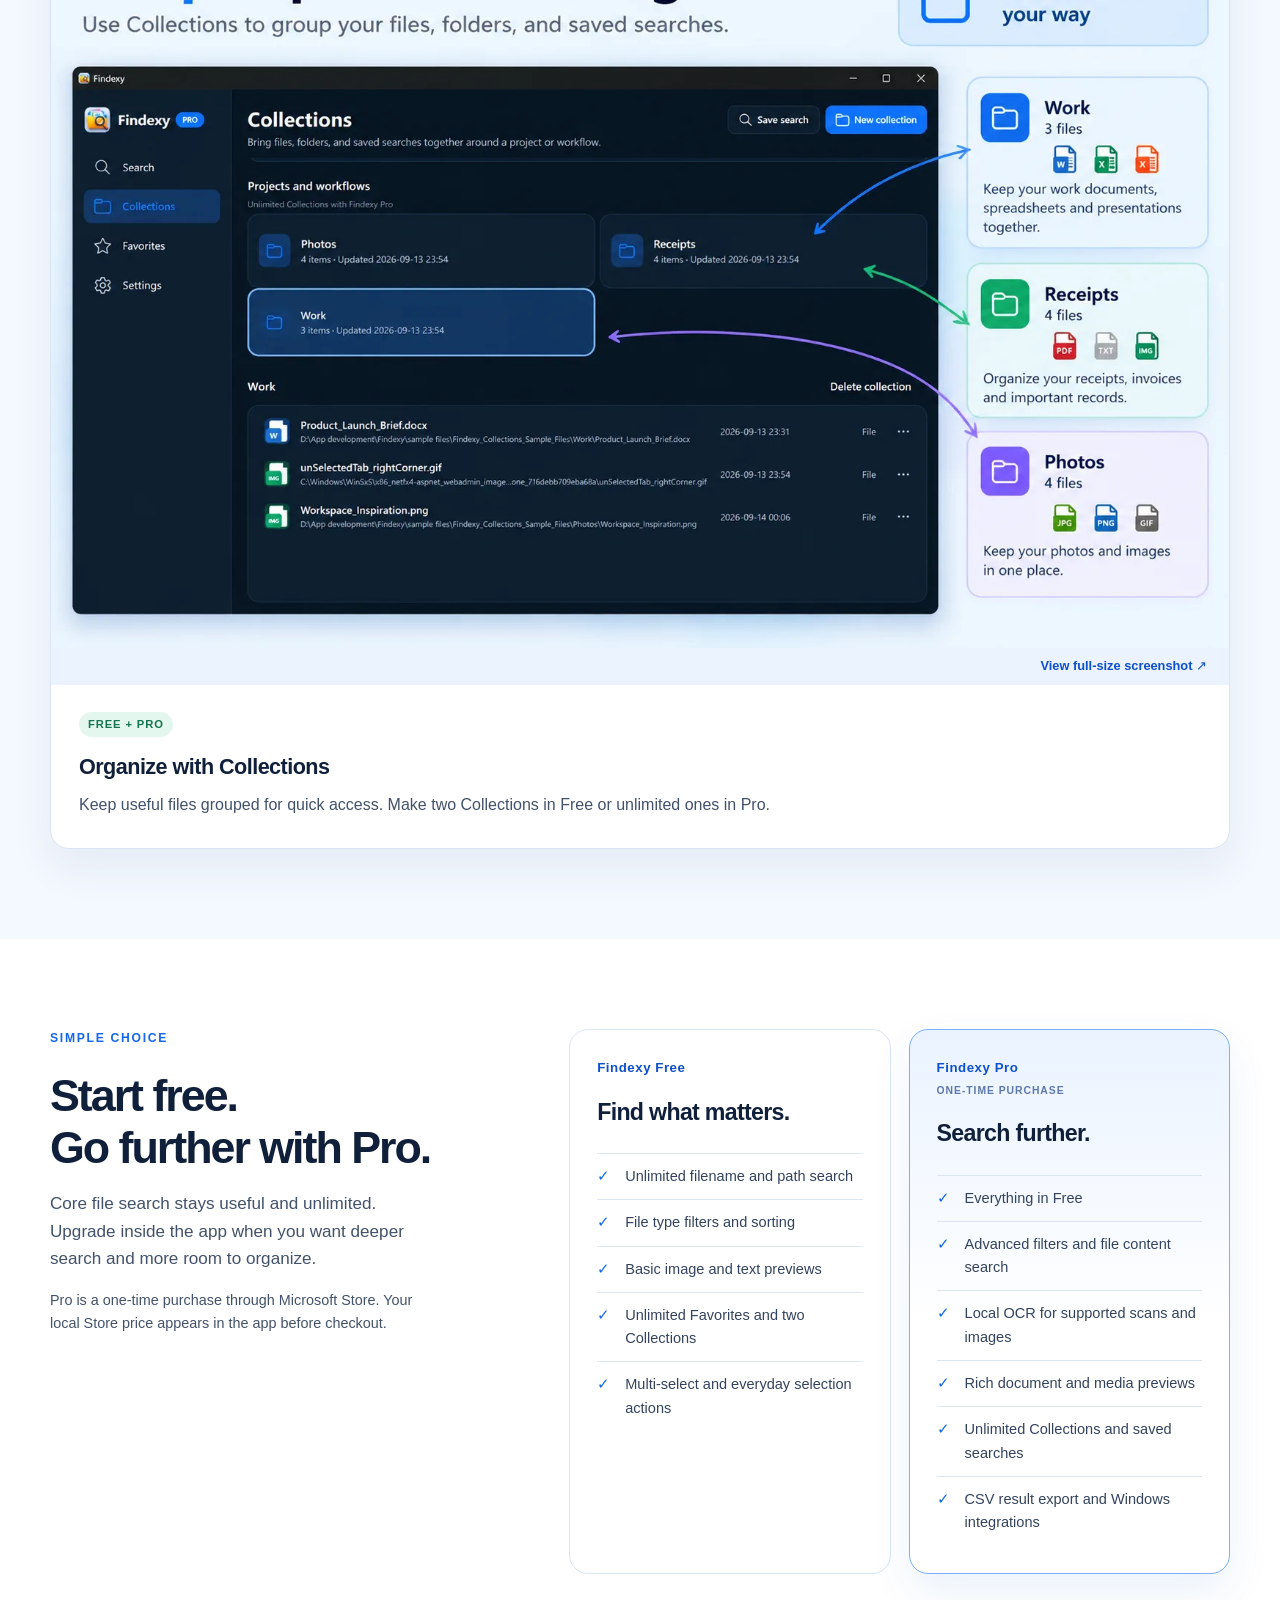
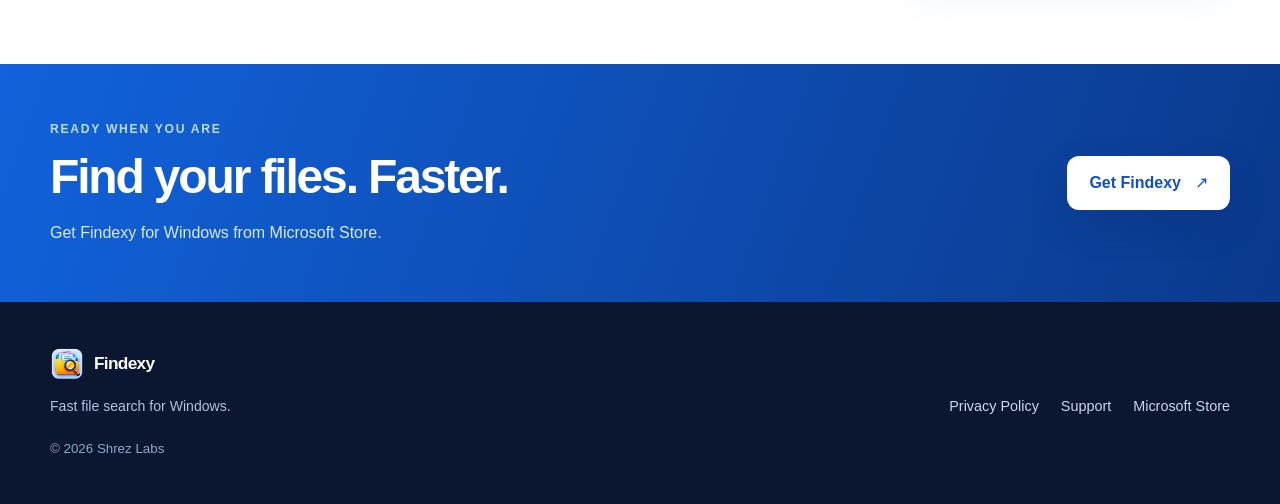
==== commit 62676cb5: "Optimize screenshots and add app sharing metadata" ====
--- a/index.html
+++ b/index.html
@@ -8,12 +8,33 @@
   <meta property="og:type" content="website">
   <meta property="og:title" content="Findexy — Fast file search for Windows">
   <meta property="og:description" content="Find your files faster with Findexy for Windows. Search, preview, and organize in one place.">
-  <meta property="og:image" content="https://shreyasrage5.github.io/findexy-site/images/general.png">
+  <meta property="og:image" content="https://shreyasrage5.github.io/findexy-site/images/general.webp">
   <meta property="og:url" content="https://shreyasrage5.github.io/findexy-site/">
+  <meta name="twitter:card" content="summary_large_image">
+  <meta name="twitter:title" content="Findexy — Fast File Search for Windows">
+  <meta name="twitter:description" content="Find files faster on Windows. Search, preview, organize, and unlock document content search with Findexy Pro.">
+  <meta name="twitter:image" content="https://shreyasrage5.github.io/findexy-site/images/general.webp">
   <link rel="canonical" href="https://shreyasrage5.github.io/findexy-site/">
   <link rel="icon" type="image/png" href="images/logo.png">
   <link rel="stylesheet" href="style.css">
   <title>Findexy — Fast File Search &amp; Document Search for Windows</title>
+  <script type="application/ld+json">
+  {
+    "@context": "https://schema.org",
+    "@type": "SoftwareApplication",
+    "name": "Findexy",
+    "applicationCategory": "UtilitiesApplication",
+    "operatingSystem": "Windows 10, Windows 11",
+    "description": "Findexy is a fast file search app for Windows with file previews, document content search, local OCR, advanced filters and Collections.",
+    "url": "https://shreyasrage5.github.io/findexy-site/",
+    "downloadUrl": "https://apps.microsoft.com/store/detail/9NST54J4R5SC",
+    "offers": {
+      "@type": "Offer",
+      "price": "0",
+      "priceCurrency": "USD"
+    }
+  }
+  </script>
 </head>
 <body>
   <a class="skip-link" href="#main">Skip to content</a>
@@ -39,7 +60,7 @@
         <div class="hero-copy">
           <p class="eyebrow"><span class="eyebrow-dot"></span> MADE FOR WINDOWS</p>
           <h1>Find your files.<br><span>Faster.</span></h1>
-          <p class="hero-lede">Fast file search for Windows 10 and Windows 11. Find files, folders, PDFs, documents, images and videos by name or content — without digging through File Explorer.</p>
+          <p class="hero-lede">Fast file search for Windows 10 and Windows 11. Find files, folders, PDFs, documents, images and videos quickly — and unlock content search with Findexy Pro.</p>
           <div class="hero-actions">
             <a class="button button-primary" href="https://apps.microsoft.com/store/detail/9NST54J4R5SC" target="_blank" rel="noopener noreferrer">Get Findexy on Microsoft Store <span aria-hidden="true">↗</span></a>
             <a class="text-link" href="#features">Explore features <span aria-hidden="true">↓</span></a>
@@ -49,7 +70,7 @@
         </div>
         <div class="hero-visual">
           <div class="hero-image-frame">
-            <img src="images/general.png" width="1555" height="1012" alt="Findexy search results showing documents, PDFs, images, folders, and a location filter" fetchpriority="high">
+            <img src="images/general.webp" width="1555" height="1012" alt="Findexy search results showing documents, PDFs, images, folders, and a location filter" fetchpriority="high">
           </div>
           <div class="image-caption"><span class="status-dot"></span> Your files, just a search away</div>
         </div>
@@ -97,19 +118,19 @@
         </div>
         <div class="showcase-grid">
           <article class="showcase-card">
-            <a class="screenshot-link" href="images/ocr-search.png" target="_blank" rel="noopener noreferrer" aria-label="View full-size document search screenshot"><img src="images/ocr-search.png" width="1558" height="1010" loading="lazy" alt="Findexy Pro finds an invoice number inside a PDF document"><span>View full-size screenshot ↗</span></a>
+            <a class="screenshot-link" href="images/ocr-search.webp" target="_blank" rel="noopener noreferrer" aria-label="View full-size document search screenshot"><img src="images/ocr-search.webp" width="1558" height="1010" loading="lazy" alt="Findexy Pro finds an invoice number inside a PDF document"><span>View full-size screenshot ↗</span></a>
             <div class="showcase-copy"><span class="tier-pill">PRO</span><h3>Search inside documents</h3><p>Find words and phrases inside supported documents and scanned files, not only in filenames.</p></div>
           </article>
           <article class="showcase-card">
-            <a class="screenshot-link" href="images/image-preview.png" target="_blank" rel="noopener noreferrer" aria-label="View full-size image preview screenshot"><img src="images/image-preview.png" width="1559" height="1009" loading="lazy" alt="Findexy image search with a selected photo shown in the preview pane"><span>View full-size screenshot ↗</span></a>
+            <a class="screenshot-link" href="images/image-preview.webp" target="_blank" rel="noopener noreferrer" aria-label="View full-size image preview screenshot"><img src="images/image-preview.webp" width="1559" height="1009" loading="lazy" alt="Findexy image search with a selected photo shown in the preview pane"><span>View full-size screenshot ↗</span></a>
             <div class="showcase-copy"><span class="tier-pill tier-pill-free">FREE + PRO</span><h3>Preview files instantly</h3><p>See images and text right in Findexy. Pro unlocks richer PDF, Office, SVG, and media previews.</p></div>
           </article>
           <article class="showcase-card">
-            <a class="screenshot-link" href="images/advanced-search.png" target="_blank" rel="noopener noreferrer" aria-label="View full-size advanced search screenshot"><img src="images/advanced-search.png" width="1558" height="1009" loading="lazy" alt="Findexy Pro advanced search panel with filters for match type, size, date, extension, and location"><span>View full-size screenshot ↗</span></a>
+            <a class="screenshot-link" href="images/advanced-search.webp" target="_blank" rel="noopener noreferrer" aria-label="View full-size advanced search screenshot"><img src="images/advanced-search.webp" width="1558" height="1009" loading="lazy" alt="Findexy Pro advanced search panel with filters for match type, size, date, extension, and location"><span>View full-size screenshot ↗</span></a>
             <div class="showcase-copy"><span class="tier-pill">PRO</span><h3>Narrow the results</h3><p>Use dates, sizes, extensions, and other advanced filters when a simple search is not enough.</p></div>
           </article>
           <article class="showcase-card">
-            <a class="screenshot-link" href="images/collections.png" target="_blank" rel="noopener noreferrer" aria-label="View full-size Collections screenshot"><img src="images/collections.png" width="1606" height="979" loading="lazy" alt="Findexy Collections grouping files into Photos, Receipts, and Work"><span>View full-size screenshot ↗</span></a>
+            <a class="screenshot-link" href="images/collections.webp" target="_blank" rel="noopener noreferrer" aria-label="View full-size Collections screenshot"><img src="images/collections.webp" width="1606" height="979" loading="lazy" alt="Findexy Collections grouping files into Photos, Receipts, and Work"><span>View full-size screenshot ↗</span></a>
             <div class="showcase-copy"><span class="tier-pill tier-pill-free">FREE + PRO</span><h3>Organize with Collections</h3><p>Keep useful files grouped for quick access. Make two Collections in Free or unlimited ones in Pro.</p></div>
           </article>
         </div>
